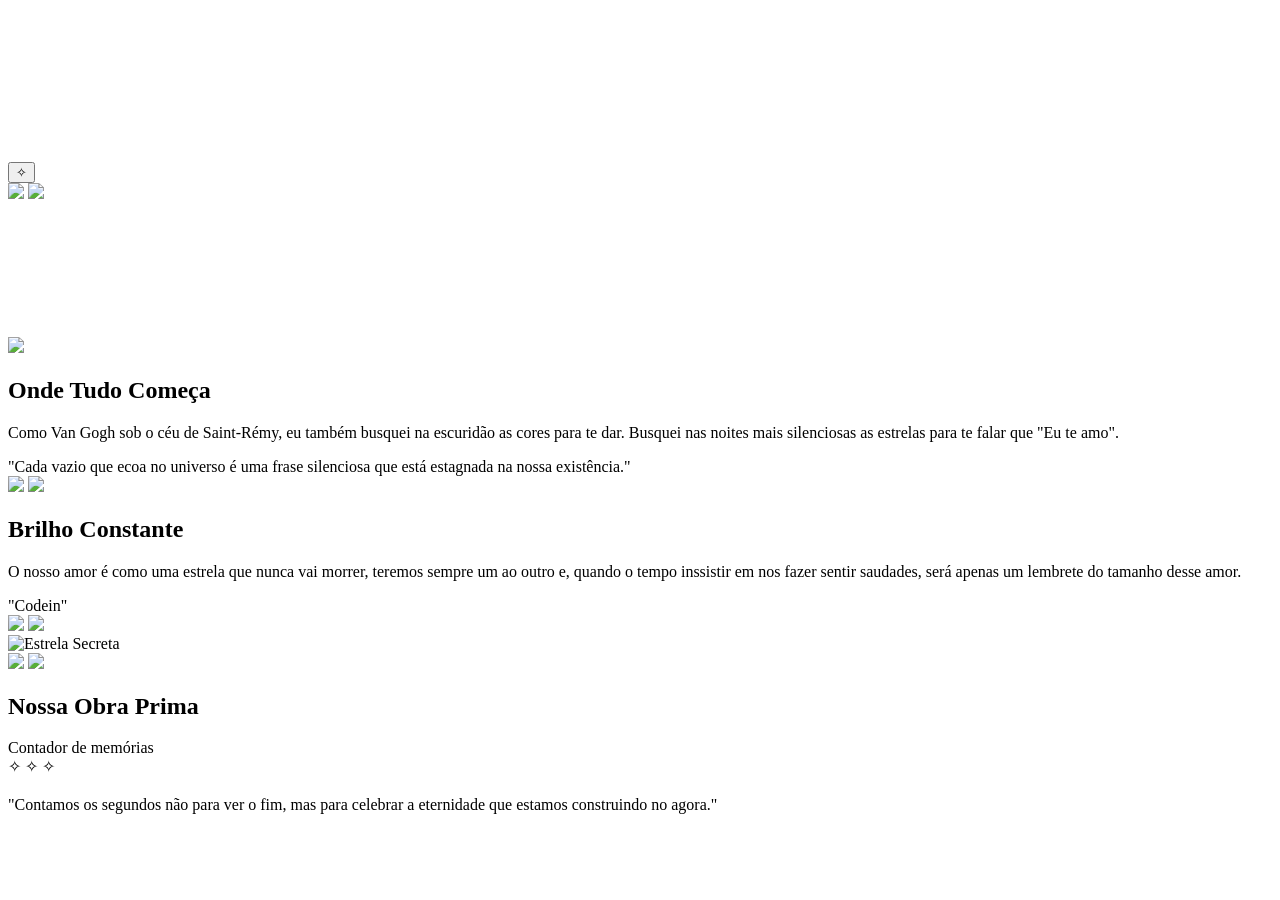
==== index.html @ bb188f38 "Add files via upload" ====
<!DOCTYPE html>
<html lang="pt-br">
<head>
    <meta charset="UTF-8">
    <meta name="viewport" content="width=device-width, initial-scale=1.0">
    <title>Nossa Noite Estrelada</title>
    <link href="https://fonts.googleapis.com/css2?family=Dancing+Script:wght@600&family=Playfair+Display:ital@1&display=swap" rel="stylesheet">
    <link rel="stylesheet" href="gogh.css">
</head>
<body>

    <audio id="musica" loop><source src="Music/Mrs Magic.mp3" type="audio/mpeg"></audio>
    <canvas id="starCanvas"></canvas>

    <div id="musicContainer">
        <button id="playBtn" class="btn-gogh">✧</button>
    </div>

    <section class="art-section section1">
        <div class="bg-layer"></div>
        <img src="imGogh/MoldGogh3.png" class="corner-decoration corner-top">
        <img src="imGogh/MoldGogh2.png" class="corner-decoration corner-bottom">
        <div class="gallery-wrapper">
            <div class="art-frame vertical" onclick="ampliarMidia(this)">
                <img src="imGogh/GoghMold.png" class="frame-custom-img">
                <video autoplay loop muted playsinline><source src="imGogh/beijinhoss.mp4" type="video/mp4"></video>
            </div>
            <div class="text-platform">
                <h1 class="glow-title">Onde Tudo Começa</h1>
                <div class="typing-area">
                    <p class="digitar">Como Van Gogh sob o céu de Saint-Rémy, eu também busquei na escuridão as cores para te dar. Busquei nas noites mais silenciosas as estrelas para te falar que "Eu te amo".</p>
                </div>
                <div class="dedicatoria">"Cada vazio que ecoa no universo é uma frase silenciosa que está estagnada na nossa existência."</div>
            </div>
        </div>
    </section>

    <section class="art-section section2">
        <div class="bg-layer"></div>
        <img src="imGogh/MoldGogh3.png" class="corner-decoration corner-top">
        <img src="imGogh/MoldGogh2.png" class="corner-decoration corner-bottom">
        <div class="gallery-wrapper reverse">
            <div class="text-platform">
                <h1 class="glow-title">Brilho Constante</h1>
                <div class="typing-area">
                    <p class="digitar">O nosso amor é como uma estrela que nunca vai morrer, teremos sempre um ao outro e, quando o tempo inssistir em nos fazer sentir saudades, será apenas um lembrete do tamanho desse amor.</p>
                </div>
                <div class="dedicatoria">"Codein"</div>
            </div>
            <div class="art-frame horizontal" onclick="ampliarMidia(this)">
                <img src="imGogh/GoghMold.png" class="frame-custom-img">
                <img src="imGogh/melEeu.jpeg">
            </div>
        </div>
    </section>

    <section class="art-section section3">
        <div id="secretDoor">
            <img src="imGogh/2PGogh.png" alt="Estrela Secreta" class="secret-icon">
        </div> 

        <div class="bg-layer"></div>
        <img src="imGogh/MoldGogh3.png" class="corner-decoration corner-top">
        <img src="imGogh/MoldGogh2.png" class="corner-decoration corner-bottom">

        <div class="final-container">
            <div class="text-platform centered">
                <h2 class="glow-title">Nossa Obra Prima</h2>
                <div class="counter-display">
                    <div class="counter-label">Contador de memórias</div>
                    <div id="contador"></div>
                    <div class="counter-stars">✧ ✧ ✧</div>
                </div>
                <div class="dedicatoria" style="margin-top:20px;">"Contamos os segundos não para ver o fim, mas para celebrar a eternidade que estamos construindo no agora."</div>
            </div>
        </div>
    </section>

    <div class="overlay" id="overlay" onclick="fecharMidia()">
        <div class="overlay-content" id="overlayContent"></div>
    </div>

    <script src="gogh.js"></script>
</body>
</html>
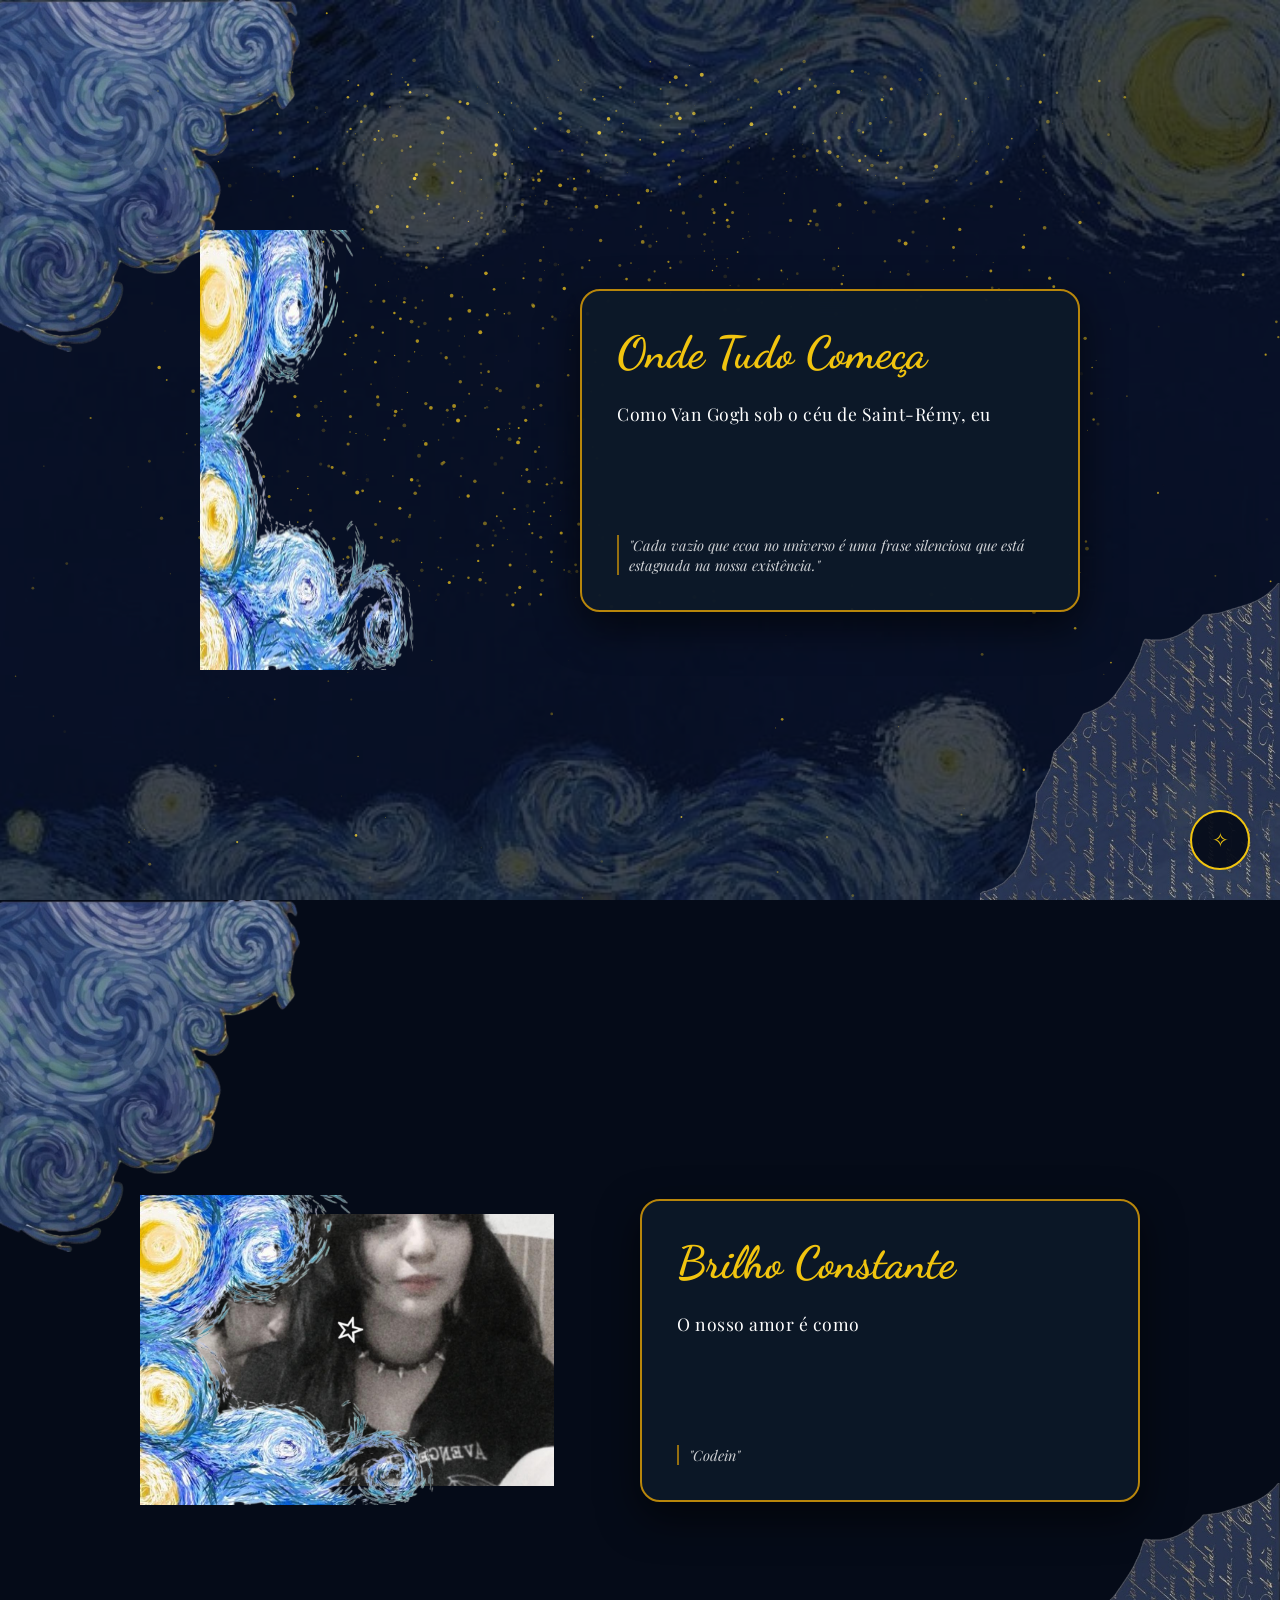
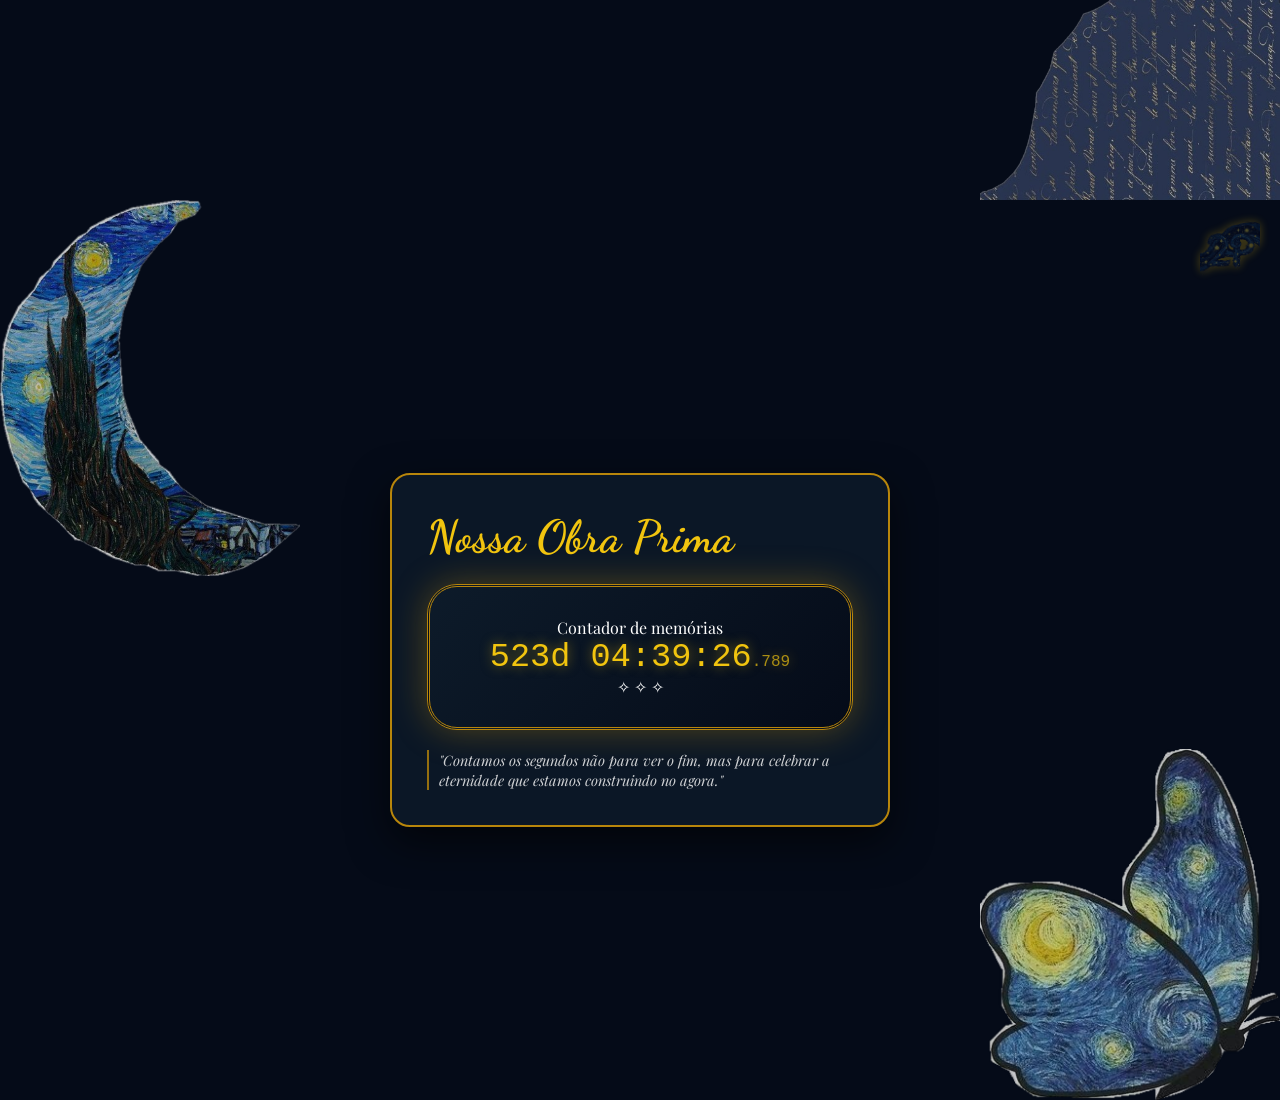
==== commit f68e60ee: "Add files via upload" ====
--- a/index.html
+++ b/index.html
@@ -60,8 +60,8 @@
         </div> 
 
         <div class="bg-layer"></div>
-        <img src="imGogh/MoldGogh3.png" class="corner-decoration corner-top">
-        <img src="imGogh/MoldGogh2.png" class="corner-decoration corner-bottom">
+        <img src="imGogh/MoonGogh.png" class="corner-decoration corner-top">
+        <img src="imGogh/borbo.png" class="corner-decoration corner-bottom">
 
         <div class="final-container">
             <div class="text-platform centered">
--- a/gogh.css
+++ b/gogh.css
@@ -0,0 +1,173 @@
+/* --- CONFIGURAÇÕES BASE --- */
+:root {
+    --gogh-blue: #050b18;
+    --gogh-yellow: #f1c40f;
+    --gogh-gold: #b8860b;
+    --bg-1: url('imGogh/gogh1.jfif');
+    --bg-2: url('imGogh/Gogh2.jfif');
+    --bg-3: url('imGogh/GoghSol.png');
+}
+
+* { margin: 0; padding: 0; box-sizing: border-box; cursor: none; } /* Cursor none para o Girassol */
+
+body { 
+    background: var(--gogh-blue); 
+    color: white; 
+    font-family: 'Playfair Display', serif; 
+    overflow-x: hidden;
+    transition: opacity 1.5s ease;
+}
+
+body.fade-out { opacity: 0; }
+
+/* --- NOVO: CURSOR DE GIRASSOL E INTERAÇÕES --- */
+#flowerCursor {
+    position: fixed;
+    width: 30px; height: 30px;
+    font-size: 25px;
+    pointer-events: none;
+    z-index: 99999;
+    transition: transform 0.1s ease-out;
+}
+
+.star-particle {
+    position: fixed; pointer-events: none; background: var(--gogh-yellow);
+    width: 4px; height: 4px; border-radius: 50%; z-index: 10000;
+    animation: explode 1.5s forwards;
+}
+@keyframes explode {
+    to { transform: translate(var(--tx), var(--ty)); opacity: 0; }
+}
+
+.modal-carta {
+    position: fixed; top: 50%; left: 50%; transform: translate(-50%, -50%) scale(0);
+    background: rgba(13, 27, 42, 0.95); padding: 30px; border: 2px solid var(--gogh-gold);
+    border-radius: 20px; z-index: 10001; text-align: center;
+    transition: 0.5s cubic-bezier(0.175, 0.885, 0.32, 1.275); max-width: 300px;
+}
+.modal-carta.active { transform: translate(-50%, -50%) scale(1); }
+
+#starCanvas {
+    position: fixed;
+    top: 0;
+    left: 0;
+    width: 100%;
+    height: 100%;
+    z-index: 1; /* Deve ser maior que o fundo, mas menor que os textos */
+    pointer-events: auto; /* IMPORTANTE: permite que o clique passe para o JS */
+}
+
+/* Remova ou comente essa linha se ela existir para o body ou html */
+/* * { cursor: none; } */
+
+.art-section { 
+    position: relative; width: 100vw; min-height: 100vh; 
+    display: flex; align-items: center; justify-content: center; 
+    padding: 80px 10%; z-index: 1; overflow: hidden; 
+}
+
+/* DECORAÇÕES DE CANTO (RECUPERADAS) */
+.corner-decoration {
+    position: absolute;
+    width: 300px;
+    height: auto;
+    z-index: 5;
+    pointer-events: none;
+    opacity: 0.8;
+}
+.corner-top { top: 0; left: 0; }
+.corner-bottom { bottom: 0; right: 0; }
+
+.bg-layer { 
+    position: absolute; inset: 0; z-index: -2; opacity: 0.25; 
+    background-size: cover; background-position: center; background-attachment: fixed;
+}
+.section1 .bg-layer { background-image: var(--bg-1); }
+.section2 .bg-layer { background-image: var(--bg-2); }
+.section3 .bg-layer { background-image: var(--bg-3); }
+
+/* --- PLATAFORMAS DE TEXTO --- */
+.text-platform {
+    max-width: 500px; width: 100%; background: rgba(13, 27, 42, 0.85); backdrop-filter: blur(15px);
+    padding: 35px; border-radius: 20px; border: 2px solid var(--gogh-gold);
+    box-shadow: 0 15px 40px rgba(0,0,0,0.6); position: relative; z-index: 10;
+    opacity: 0; transform: translateY(30px); transition: all 1s ease-out;
+}
+.text-platform.reveal { opacity: 1; transform: translateY(0); }
+
+.typing-area { display: flex; flex-direction: column; gap: 15px; min-height: 120px; }
+.digitar { line-height: 1.6; letter-spacing: 0.5px; font-size: 1.1rem; white-space: pre-wrap; }
+.glow-title { font-family: 'Dancing Script', cursive; font-size: 2.8rem; color: var(--gogh-yellow); margin-bottom: 20px; }
+.dedicatoria { font-style: italic; font-size: 0.9rem; opacity: 0.8; margin-top: 15px; border-left: 2px solid var(--gogh-gold); padding-left: 10px; }
+
+/* --- MOLDURAS (RECUPERADAS INTEGRALMENTE) --- */
+.art-frame {
+    position: relative; cursor: pointer; z-index: 10; display: flex;
+    align-items: center; justify-content: center; transition: transform 0.3s ease;
+    animation: glowPulse 4s infinite ease-in-out;
+}
+@keyframes glowPulse {
+    0%, 100% { box-shadow: 0 0 15px rgba(184, 134, 11, 0.2); }
+    50% { box-shadow: 0 0 40px rgba(241, 196, 15, 0.6); }
+}
+.art-frame:hover { transform: scale(1.02); }
+
+.frame-custom-img {
+    position: absolute; top: 0; left: 0; width: 100%; height: 100%;
+    z-index: 15; pointer-events: none; object-fit: fill;
+}
+
+.vertical { width: 320px; height: 440px; }
+.horizontal { width: 440px; height: 310px; }
+
+.art-frame img:not(.frame-custom-img), .art-frame video { 
+    width: 88%; height: 88%; object-fit: cover; z-index: 5;
+}
+
+/* --- CONTADOR E CÁPSULA DO TEMPO --- */
+.counter-display {
+    padding: 30px; background: linear-gradient(135deg, #0d1b2a 0%, #050b18 100%);
+    border: 3px double var(--gogh-gold); border-radius: 30px;
+    box-shadow: 0 0 35px rgba(184, 134, 11, 0.4); text-align: center;
+}
+#contador { 
+    font-family: 'Courier New', monospace; font-size: 2.1rem; 
+    color: var(--gogh-yellow); text-shadow: 0 0 12px rgba(241, 196, 15, 0.5); 
+}
+
+.capsula-container { margin-top: 20px; display: flex; flex-direction: column; gap: 10px; text-align: left;}
+.capsula-input { 
+    background: rgba(255,255,255,0.05); border: 1px solid var(--gogh-gold); 
+    color: white; padding: 12px; border-radius: 10px; font-family: inherit; outline: none;
+}
+.btn-capsula {
+    background: var(--gogh-gold); color: white; border: none; padding: 10px; 
+    border-radius: 8px; cursor: pointer; transition: 0.3s; font-weight: bold;
+}
+.btn-capsula:hover { background: var(--gogh-yellow); color: var(--gogh-blue); }
+
+/* --- ESTRUTURA DE GALERIA --- */
+.gallery-wrapper { display: flex; align-items: center; gap: 60px; width: 100%; max-width: 1100px; justify-content: center; position: relative; }
+.reverse { flex-direction: row-reverse; }
+
+/* --- MÚSICA E OVERLAY --- */
+#musicContainer { position: fixed; bottom: 30px; right: 30px; z-index: 1000; }
+.btn-gogh { 
+    width: 60px; height: 60px; border-radius: 50%; border: 2px solid var(--gogh-yellow); 
+    background: rgba(5, 11, 24, 0.9); color: var(--gogh-yellow); font-size: 20px; transition: 0.3s; 
+}
+.btn-gogh:hover { background: var(--gogh-yellow); color: var(--gogh-blue); }
+
+.overlay { 
+    position: fixed; inset: 0; background: rgba(0,0,0,0.92); 
+    display: none; justify-content: center; align-items: center; z-index: 9999; 
+}
+.overlay-content img, .overlay-content video { max-height: 85vh; border: 5px solid #b8860b; }
+
+/* --- PORTA SECRETA --- */
+#secretDoor { position: absolute; top: 20px; right: 20px; width: 60px; height: 60px; z-index: 9999; cursor: pointer; }
+.secret-icon { 
+    width: 100%; height: 100%; object-fit: contain; opacity: 0.3; 
+    filter: drop-shadow(0 0 5px var(--gogh-yellow)); transition: all 0.5s ease; 
+}
+#secretDoor:hover .secret-icon { opacity: 1; transform: scale(1.2) rotate(15deg); filter: drop-shadow(0 0 15px var(--gogh-yellow)); }
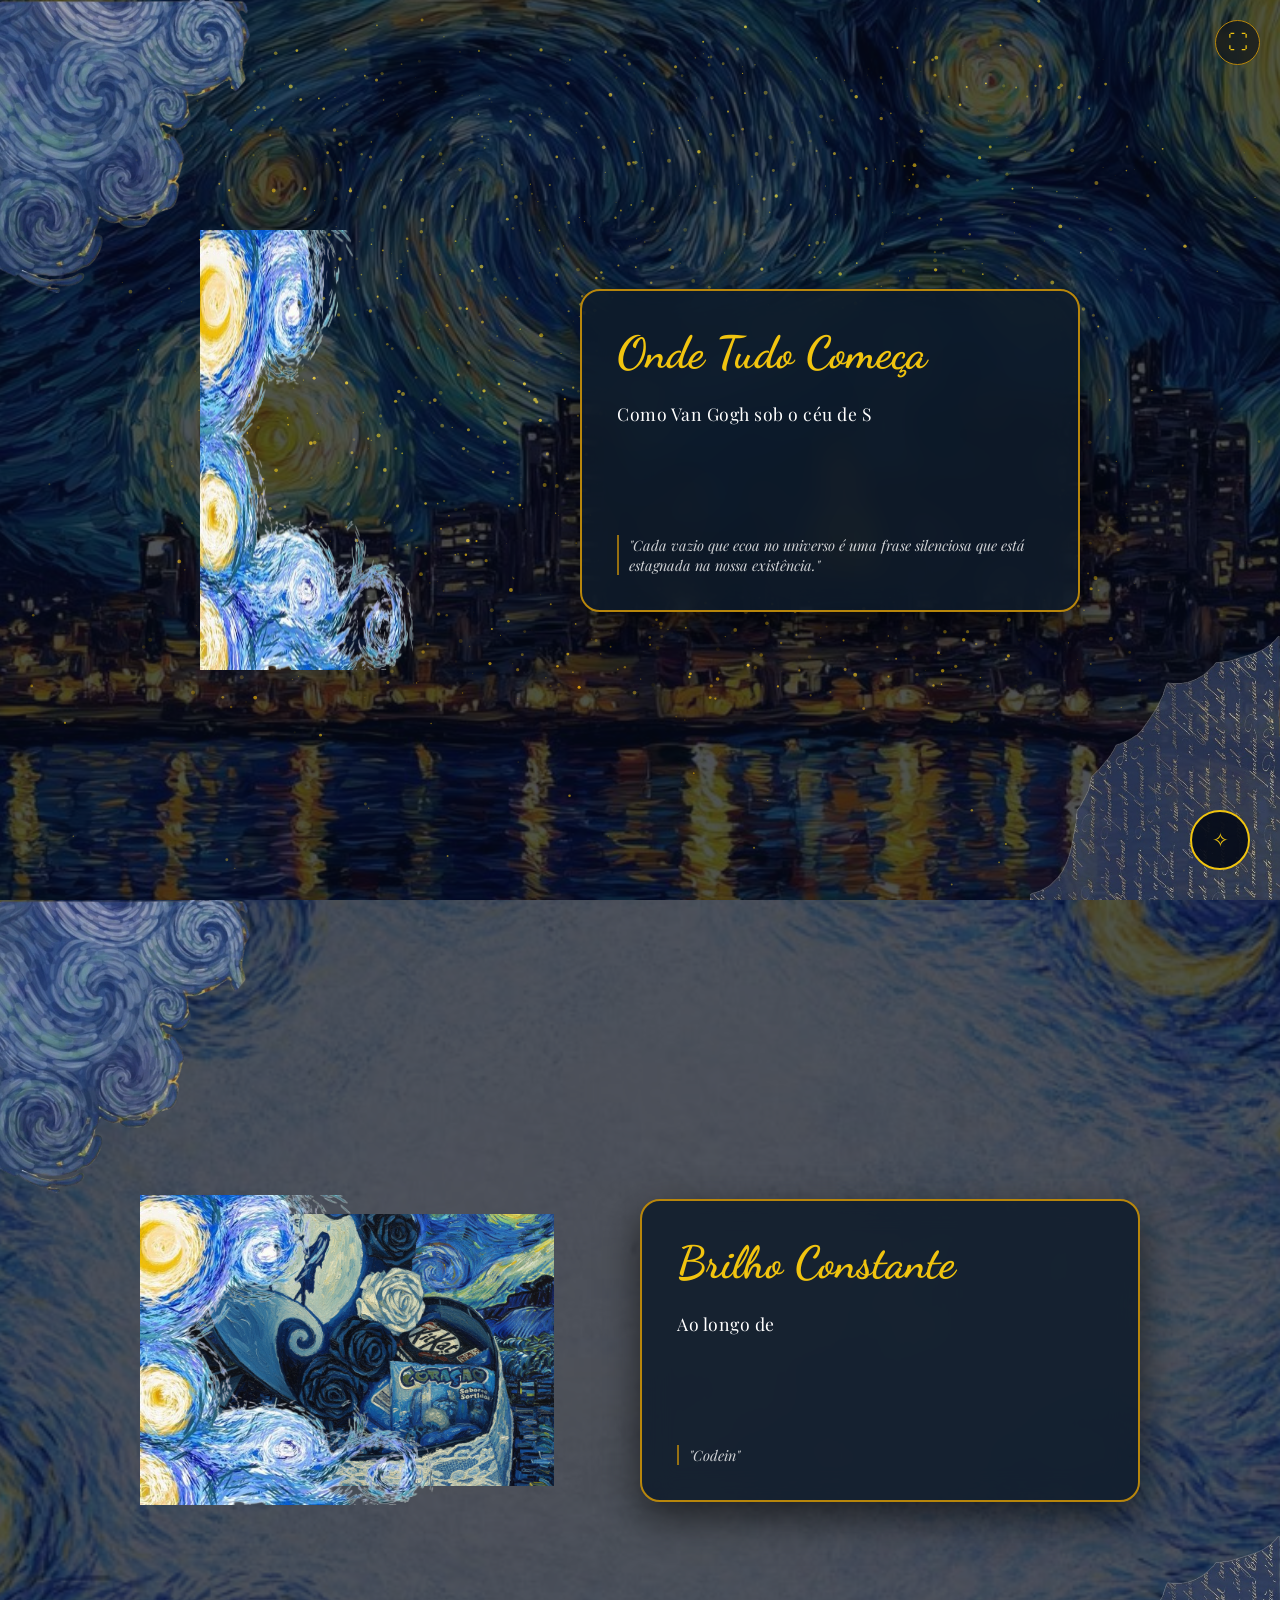
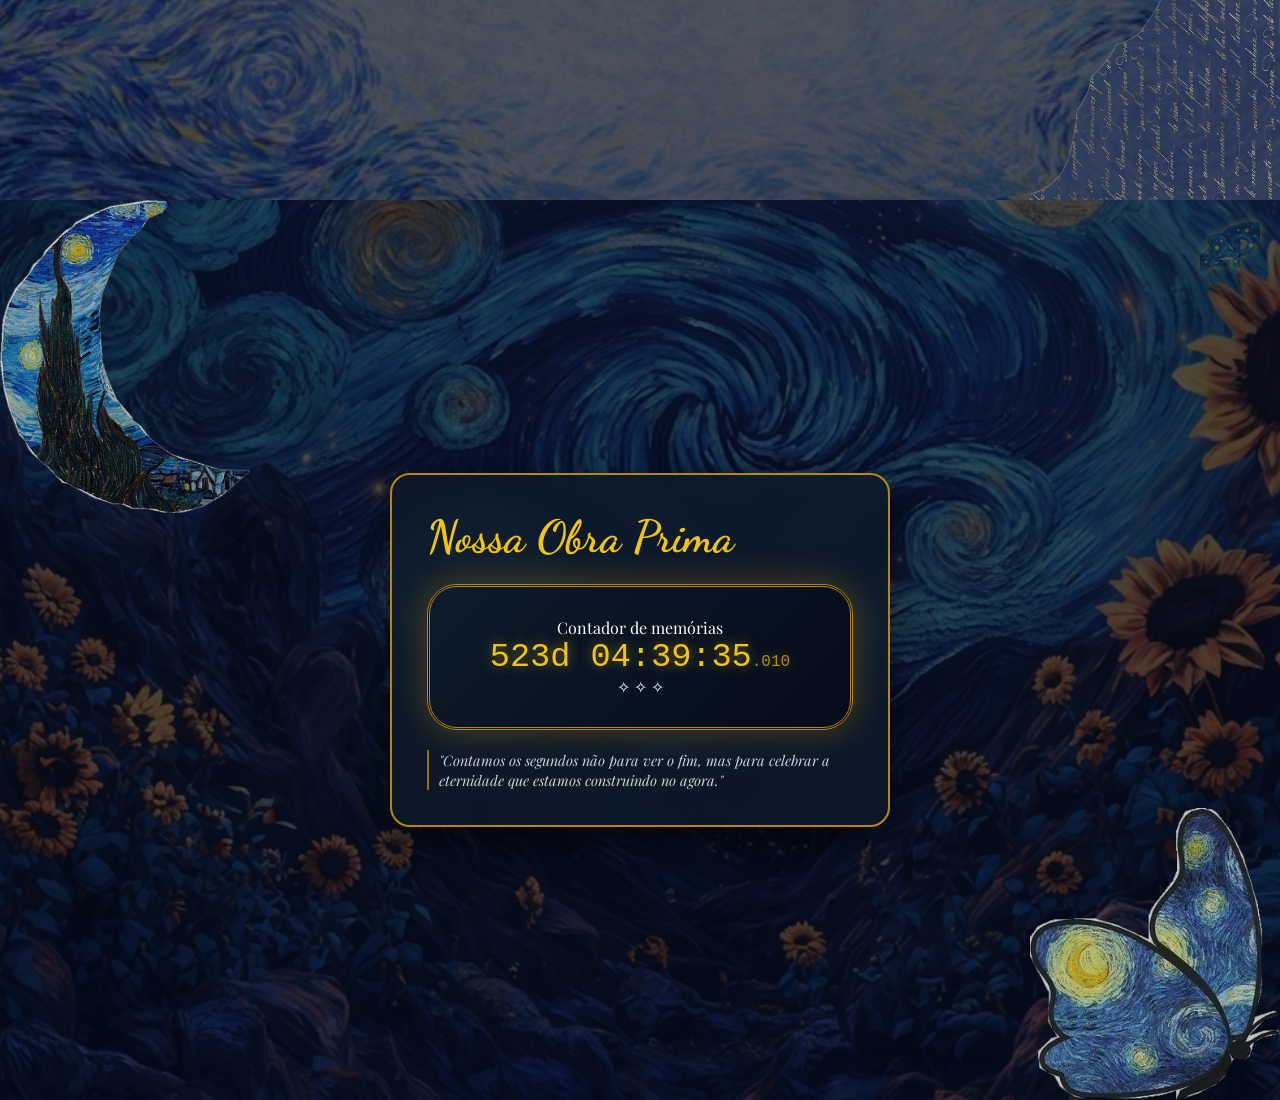
==== commit 0ea71cb1: "Add files via upload" ====
--- a/index.html
+++ b/index.html
@@ -8,6 +8,7 @@
     <link rel="stylesheet" href="gogh.css">
 </head>
 <body>
+    <button id="fullscreenBtn" class="fullscreen-btn">⛶</button>
 
     <audio id="musica" loop><source src="Music/Mrs Magic.mp3" type="audio/mpeg"></audio>
     <canvas id="starCanvas"></canvas>
@@ -23,12 +24,12 @@
         <div class="gallery-wrapper">
             <div class="art-frame vertical" onclick="ampliarMidia(this)">
                 <img src="imGogh/GoghMold.png" class="frame-custom-img">
-                <video autoplay loop muted playsinline><source src="imGogh/beijinhoss.mp4" type="video/mp4"></video>
+                <video autoplay loop muted playsinline><source src="imGogh/Goghvideo.mp4" type="video/mp4"></video>
             </div>
             <div class="text-platform">
                 <h1 class="glow-title">Onde Tudo Começa</h1>
                 <div class="typing-area">
-                    <p class="digitar">Como Van Gogh sob o céu de Saint-Rémy, eu também busquei na escuridão as cores para te dar. Busquei nas noites mais silenciosas as estrelas para te falar que "Eu te amo".</p>
+                    <p class="digitar">Como Van Gogh sob o céu de Saint-Rémy, eu também busquei na escuridão as cores para te dar. Busquei nas noites mais silenciosas as estrelas para te falar que "Eu te amo". Você é a estrela que insiste em brilhar mesmo quando tudo parece desmoronar, e mesmo quando o meu céu está escuro sem o brilho da lua, tenho sempre você para ser a minha estrela mais brilhante.</p>
                 </div>
                 <div class="dedicatoria">"Cada vazio que ecoa no universo é uma frase silenciosa que está estagnada na nossa existência."</div>
             </div>
@@ -43,13 +44,13 @@
             <div class="text-platform">
                 <h1 class="glow-title">Brilho Constante</h1>
                 <div class="typing-area">
-                    <p class="digitar">O nosso amor é como uma estrela que nunca vai morrer, teremos sempre um ao outro e, quando o tempo inssistir em nos fazer sentir saudades, será apenas um lembrete do tamanho desse amor.</p>
+                    <p class="digitar">Ao longo de vários meses, vários presentes foram feitos, e cada um deles são como obras de arte. Farei da sua pratileira uma parede para as minhas obras, e do seu quarto um museu. Nossa história é a minha maior obra de arte, e a minha favorita.</p>
                 </div>
                 <div class="dedicatoria">"Codein"</div>
             </div>
             <div class="art-frame horizontal" onclick="ampliarMidia(this)">
                 <img src="imGogh/GoghMold.png" class="frame-custom-img">
-                <img src="imGogh/melEeu.jpeg">
+                <img src="imGogh/Gogh2p.png">
             </div>
         </div>
     </section>
--- a/gogh.css
+++ b/gogh.css
@@ -3,7 +3,7 @@
     --gogh-blue: #050b18;
     --gogh-yellow: #f1c40f;
     --gogh-gold: #b8860b;
-    --bg-1: url('imGogh/gogh1.jfif');
+    --bg-1: url('imGogh/goggh.jpg');
     --bg-2: url('imGogh/Gogh2.jfif');
     --bg-3: url('imGogh/GoghSol.png');
 }
@@ -69,7 +69,7 @@
 /* DECORAÇÕES DE CANTO (RECUPERADAS) */
 .corner-decoration {
     position: absolute;
-    width: 300px;
+    width: 250px;
     height: auto;
     z-index: 5;
     pointer-events: none;
@@ -170,4 +170,113 @@
     width: 100%; height: 100%; object-fit: contain; opacity: 0.3; 
     filter: drop-shadow(0 0 5px var(--gogh-yellow)); transition: all 0.5s ease; 
 }
-#secretDoor:hover .secret-icon { opacity: 1; transform: scale(1.2) rotate(15deg); filter: drop-shadow(0 0 15px var(--gogh-yellow)); }+#secretDoor:hover .secret-icon { opacity: 1; transform: scale(1.2) rotate(15deg); filter: drop-shadow(0 0 15px var(--gogh-yellow)); }
+
+/* Container para permitir o giro 3D */
+.art-frame {
+    perspective: 1000px;
+    transform-style: preserve-3d;
+    transition: transform 0.8s cubic-bezier(0.4, 0, 0.2, 1);
+}
+
+.art-frame:hover {
+    transform: rotateY(180deg);
+}
+
+/* Esconde a parte de trás quando estiver na frente e vice-versa */
+.frame-custom-img, .art-frame img, .art-frame video {
+    backface-visibility: hidden;
+}
+
+/* O conteúdo do "Verso" */
+.art-frame::after {
+    content: "Nossa memória #01 - [Data]";
+    position: absolute;
+    inset: 0;
+    background: #1a1a1a;
+    color: var(--gogh-gold);
+    display: flex;
+    align-items: center;
+    justify-content: center;
+    transform: rotateY(180deg);
+    backface-visibility: hidden;
+    border-radius: 10px;
+    font-family: 'Dancing Script', cursive;
+    padding: 20px;
+    border: 2px solid var(--gogh-gold);
+}
+
+/* Container para permitir o giro 3D */
+.art-frame {
+    perspective: 1000px;
+    transform-style: preserve-3d;
+    transition: transform 0.8s cubic-bezier(0.4, 0, 0.2, 1);
+}
+
+.art-frame:hover {
+    transform: rotateY(180deg);
+}
+
+/* Esconde a parte de trás quando estiver na frente e vice-versa */
+.frame-custom-img, .art-frame img, .art-frame video {
+    backface-visibility: hidden;
+}
+
+/* O conteúdo do "Verso" */
+.art-frame::after {
+    content: "primeira obra prima - [31/01]";
+    position: absolute;
+    inset: 0;
+    background: #1a1a1a;
+    color: var(--gogh-gold);
+    display: flex;
+    align-items: center;
+    justify-content: center;
+    transform: rotateY(180deg);
+    backface-visibility: hidden;
+    border-radius: 10px;
+    font-family: 'Dancing Script', cursive;
+    padding: 20px;
+    border: 2px solid var(--gogh-gold);
+}
+
+.bg-layer {
+    position: absolute; 
+    inset: -50px; /* Um pouco maior para não mostrar bordas no movimento */
+    z-index: -2; 
+    opacity: 0.3;
+    background-size: cover; 
+    background-position: center;
+    transform: translateZ(-10px) scale(1.2); /* Cria profundidade real se o pai tiver perspective */
+    transition: transform 0.2s ease-out;
+}
+
+.fullscreen-btn {
+    position: fixed;
+    top: 20px;
+    right: 20px;
+    z-index: 10002; /* Acima de tudo */
+    width: 45px;
+    height: 45px;
+    border-radius: 50%;
+    border: 1px solid var(--gogh-gold);
+    background: rgba(5, 11, 24, 0.6);
+    color: var(--gogh-yellow);
+    font-size: 20px;
+    cursor: pointer;
+    backdrop-filter: blur(5px);
+    transition: all 0.3s ease;
+    display: flex;
+    align-items: center;
+    justify-content: center;
+}
+
+.fullscreen-btn:hover {
+    background: var(--gogh-yellow);
+    color: var(--gogh-blue);
+    transform: scale(1.1);
+}
+
+.fullscreen-btn {
+    cursor: pointer !important; /* Força o cursor a aparecer se necessário */
+}   
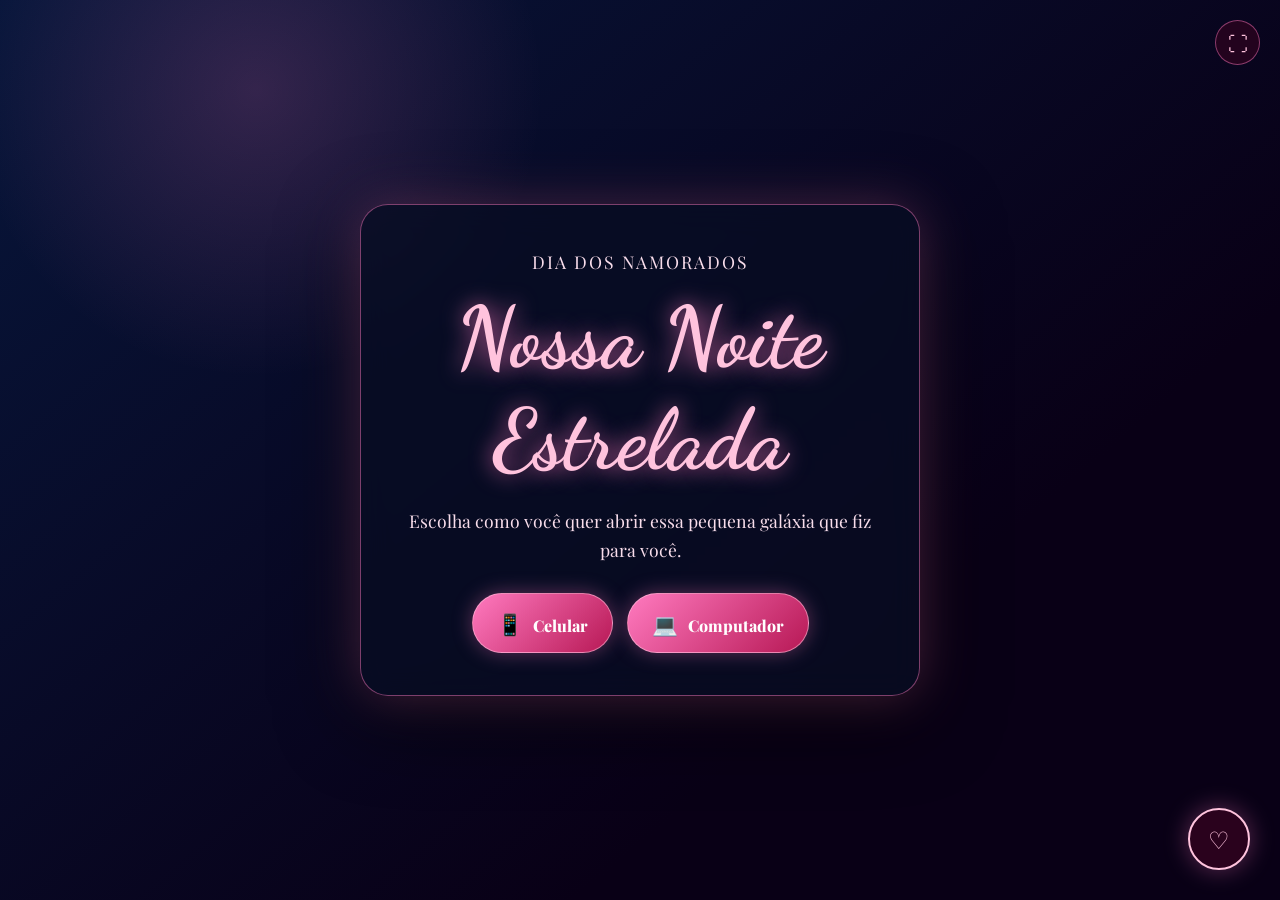
==== commit 3365328a: "Add files via upload" ====
--- a/index.html
+++ b/index.html
@@ -1,86 +1,124 @@
 <!DOCTYPE html>
 <html lang="pt-br">
 <head>
-    <meta charset="UTF-8">
-    <meta name="viewport" content="width=device-width, initial-scale=1.0">
-    <title>Nossa Noite Estrelada</title>
-    <link href="https://fonts.googleapis.com/css2?family=Dancing+Script:wght@600&family=Playfair+Display:ital@1&display=swap" rel="stylesheet">
-    <link rel="stylesheet" href="gogh.css">
+  <meta charset="UTF-8" />
+  <meta name="viewport" content="width=device-width, initial-scale=1.0" />
+  <title>Nossa Noite Estrelada</title>
+  <link href="https://fonts.googleapis.com/css2?family=Dancing+Script:wght@700&family=Playfair+Display:ital,wght@0,500;1,700&display=swap" rel="stylesheet">
+  <link rel="stylesheet" href="gogh.css" />
 </head>
 <body>
-    <button id="fullscreenBtn" class="fullscreen-btn">⛶</button>
+  <button id="fullscreenBtn" class="fullscreen-btn">⛶</button>
 
-    <audio id="musica" loop><source src="Music/Mrs Magic.mp3" type="audio/mpeg"></audio>
-    <canvas id="starCanvas"></canvas>
+  <section id="deviceChoice" class="device-choice">
+    <div class="choice-box">
+      <p class="choice-kicker">Dia dos Namorados</p>
+      <h1>Nossa Noite Estrelada</h1>
+      <p>Escolha como você quer abrir essa pequena galáxia que fiz para você.</p>
+      <div class="device-actions">
+        <button data-mode="mobile" class="device-btn"><span>📱</span> Celular</button>
+        <button data-mode="pc" class="device-btn"><span>💻</span> Computador</button>
+      </div>
+    </div>
+  </section>
 
-    <div id="musicContainer">
-        <button id="playBtn" class="btn-gogh">✧</button>
-    </div>
+  <audio id="musica" loop>
+    <source src="Music/Mac Miller.mp3" type="audio/mpeg" />
+  </audio>
 
+  <canvas id="starCanvas"></canvas>
+  <div id="heartLayer"></div>
+
+  <div id="musicContainer">
+    <button id="playBtn" class="btn-gogh">♡</button>
+  </div>
+
+  <main id="mainSite" class="site hidden">
     <section class="art-section section1">
-        <div class="bg-layer"></div>
-        <img src="imGogh/MoldGogh3.png" class="corner-decoration corner-top">
-        <img src="imGogh/MoldGogh2.png" class="corner-decoration corner-bottom">
-        <div class="gallery-wrapper">
-            <div class="art-frame vertical" onclick="ampliarMidia(this)">
-                <img src="imGogh/GoghMold.png" class="frame-custom-img">
-                <video autoplay loop muted playsinline><source src="imGogh/Goghvideo.mp4" type="video/mp4"></video>
-            </div>
-            <div class="text-platform">
-                <h1 class="glow-title">Onde Tudo Começa</h1>
-                <div class="typing-area">
-                    <p class="digitar">Como Van Gogh sob o céu de Saint-Rémy, eu também busquei na escuridão as cores para te dar. Busquei nas noites mais silenciosas as estrelas para te falar que "Eu te amo". Você é a estrela que insiste em brilhar mesmo quando tudo parece desmoronar, e mesmo quando o meu céu está escuro sem o brilho da lua, tenho sempre você para ser a minha estrela mais brilhante.</p>
-                </div>
-                <div class="dedicatoria">"Cada vazio que ecoa no universo é uma frase silenciosa que está estagnada na nossa existência."</div>
-            </div>
+      <div class="bg-layer"></div>
+      <img src="imGogh/MoldGogh3.png" class="corner-decoration corner-top" />
+      <img src="imGogh/MoldGogh2.png" class="corner-decoration corner-bottom" />
+
+      <div class="gallery-wrapper">
+        <div class="art-frame vertical" data-caption="A primeira estrela da noite - [Dia dos Namorados]" onclick="ampliarMidia(this)">
+          <img src="imGogh/GoghMold.png" class="frame-custom-img" />
+          <video autoplay loop muted playsinline><source src="imGogh/Goghvideo.mp4" type="video/mp4" /></video>
         </div>
+
+        <div class="text-platform">
+          <p class="small-label">Van Gogh em rosa</p>
+          <h1 class="glow-title">Onde Tudo Começa</h1>
+          <div class="typing-area">
+            <p class="digitar">Como Van Gogh buscou luz no meio da noite, eu também fui encontrando cor nos detalhes mais simples ao seu lado. Hoje, no Dia dos Namorados, eu quis transformar a Noite Estrelada em algo nosso: azul profundo, estrelas rosas, corações discretos e uma frase que sempre volta para você: eu te amo.</p>
+          </div>
+          <div class="dedicatoria">“Algumas estrelas não ficam no céu. Algumas viram pessoas.”</div>
+        </div>
+      </div>
     </section>
 
     <section class="art-section section2">
-        <div class="bg-layer"></div>
-        <img src="imGogh/MoldGogh3.png" class="corner-decoration corner-top">
-        <img src="imGogh/MoldGogh2.png" class="corner-decoration corner-bottom">
-        <div class="gallery-wrapper reverse">
-            <div class="text-platform">
-                <h1 class="glow-title">Brilho Constante</h1>
-                <div class="typing-area">
-                    <p class="digitar">Ao longo de vários meses, vários presentes foram feitos, e cada um deles são como obras de arte. Farei da sua pratileira uma parede para as minhas obras, e do seu quarto um museu. Nossa história é a minha maior obra de arte, e a minha favorita.</p>
-                </div>
-                <div class="dedicatoria">"Codein"</div>
-            </div>
-            <div class="art-frame horizontal" onclick="ampliarMidia(this)">
-                <img src="imGogh/GoghMold.png" class="frame-custom-img">
-                <img src="imGogh/Gogh2p.png">
-            </div>
+      <div class="bg-layer"></div>
+      <img src="imGogh/MoldGogh3.png" class="corner-decoration corner-top" />
+      <img src="imGogh/MoldGogh2.png" class="corner-decoration corner-bottom" />
+
+      <div class="gallery-wrapper reverse">
+        <div class="text-platform">
+          <p class="small-label">Minha obra favorita</p>
+          <h1 class="glow-title">Brilho Constante</h1>
+          <div class="typing-area">
+            <p class="digitar">Eu já fiz presentes, sites, cartas, flores e detalhes que talvez só eu perceba. Mas no fundo todos eles dizem a mesma coisa: você se tornou uma das partes mais bonitas da minha vida. Se cada presente é uma obra, então nossa história é o museu inteiro.</p>
+          </div>
+          <div class="dedicatoria">“Feliz Dia dos Namorados, minha estrela favorita.”</div>
         </div>
+
+        <div class="art-frame horizontal" data-caption="Nossa obra-prima - [Nós dois]" onclick="ampliarMidia(this)">
+          <img src="imGogh/GoghMold.png" class="frame-custom-img" />
+          <img src="imGogh/Gogh2p.jpeg" />
+        </div>
+      </div>
+    </section>
+
+    <section class="art-section section-love">
+      <div class="bg-layer love-bg"></div>
+      <div class="love-panel text-platform centered reveal">
+        <p class="small-label">Interação escondida</p>
+        <h2 class="glow-title">Toque no céu</h2>
+        <p class="digitar done">As estrelas rosas no fundo estão formando uma mensagem. </p>
+        <div class="letter-row"><span>E</span><span>U</span><span>T</span><span>E</span><span>A</span><span>M</span><span>O</span></div>
+      </div>
     </section>
 
     <section class="art-section section3">
-        <div id="secretDoor">
-            <img src="imGogh/2PGogh.png" alt="Estrela Secreta" class="secret-icon">
-        </div> 
+      <div id="secretDoor">
+        <img src="imGogh/2PGogh.png" alt="Estrela Secreta" class="secret-icon" />
+      </div>
+      <div class="bg-layer"></div>
+      <img src="imGogh/MoonGogh.png" class="corner-decoration corner-top" />
+      <img src="imGogh/borbo.png" class="corner-decoration corner-bottom" />
 
-        <div class="bg-layer"></div>
-        <img src="imGogh/MoonGogh.png" class="corner-decoration corner-top">
-        <img src="imGogh/borbo.png" class="corner-decoration corner-bottom">
+      <div class="final-container">
+        <div class="text-platform centered">
+          <p class="small-label">Contador do nosso tempo</p>
+          <h2 class="glow-title">Nossa Obra-Prima</h2>
+          <div class="counter-display">
+            <div class="counter-label">Contador de memórias</div>
+            <div id="contador"></div>
+            <div class="counter-stars">♡ ✦ ♡</div>
+          </div>
+          <div class="capsula-container">
+            <input class="capsula-input" placeholder="Escreva uma promessa pequena para nós..." />
+            <button class="btn-capsula" onclick="enviarCapsula(this)">Guardar no céu</button>
+          </div>
+          <div class="dedicatoria" style="margin-top:20px;">“Não contamos segundos para ver o fim. Contamos porque cada segundo com você merece existir.”</div>
+        </div>
+      </div>
+    </section>
+  </main>
 
-        <div class="final-container">
-            <div class="text-platform centered">
-                <h2 class="glow-title">Nossa Obra Prima</h2>
-                <div class="counter-display">
-                    <div class="counter-label">Contador de memórias</div>
-                    <div id="contador"></div>
-                    <div class="counter-stars">✧ ✧ ✧</div>
-                </div>
-                <div class="dedicatoria" style="margin-top:20px;">"Contamos os segundos não para ver o fim, mas para celebrar a eternidade que estamos construindo no agora."</div>
-            </div>
-        </div>
-    </section>
+  <div class="overlay" id="overlay" onclick="fecharMidia()">
+    <div class="overlay-content" id="overlayContent"></div>
+  </div>
 
-    <div class="overlay" id="overlay" onclick="fecharMidia()">
-        <div class="overlay-content" id="overlayContent"></div>
-    </div>
-
-    <script src="gogh.js"></script>
+  <script src="gogh.js"></script>
 </body>
-</html>+</html>
--- a/gogh.css
+++ b/gogh.css
@@ -1,282 +1,35 @@
-/* --- CONFIGURAÇÕES BASE --- */
-:root {
-    --gogh-blue: #050b18;
-    --gogh-yellow: #f1c40f;
-    --gogh-gold: #b8860b;
-    --bg-1: url('imGogh/goggh.jpg');
-    --bg-2: url('imGogh/Gogh2.jfif');
-    --bg-3: url('imGogh/GoghSol.png');
+:root{
+  --gogh-blue:#050b18;
+  --night-blue:#07163b;
+  --rose:#ff7abf;
+  --rose-soft:#ffc3dd;
+  --red:#d92e5f;
+  --gold:#ffd36a;
+  --panel:rgba(16,18,45,.86);
+  --border:rgba(255,122,191,.48);
+  --bg-1:url('imGogh/goggh.jpg');
+  --bg-2:url('imGogh/Gogh2.jfif');
+  --bg-3:url('imGogh/GoghSol.png');
 }
-
-* { margin: 0; padding: 0; box-sizing: border-box; cursor: none; } /* Cursor none para o Girassol */
-
-body { 
-    background: var(--gogh-blue); 
-    color: white; 
-    font-family: 'Playfair Display', serif; 
-    overflow-x: hidden;
-    transition: opacity 1.5s ease;
-}
-
-body.fade-out { opacity: 0; }
-
-/* --- NOVO: CURSOR DE GIRASSOL E INTERAÇÕES --- */
-#flowerCursor {
-    position: fixed;
-    width: 30px; height: 30px;
-    font-size: 25px;
-    pointer-events: none;
-    z-index: 99999;
-    transition: transform 0.1s ease-out;
-}
-
-.star-particle {
-    position: fixed; pointer-events: none; background: var(--gogh-yellow);
-    width: 4px; height: 4px; border-radius: 50%; z-index: 10000;
-    animation: explode 1.5s forwards;
-}
-@keyframes explode {
-    to { transform: translate(var(--tx), var(--ty)); opacity: 0; }
-}
-
-.modal-carta {
-    position: fixed; top: 50%; left: 50%; transform: translate(-50%, -50%) scale(0);
-    background: rgba(13, 27, 42, 0.95); padding: 30px; border: 2px solid var(--gogh-gold);
-    border-radius: 20px; z-index: 10001; text-align: center;
-    transition: 0.5s cubic-bezier(0.175, 0.885, 0.32, 1.275); max-width: 300px;
-}
-.modal-carta.active { transform: translate(-50%, -50%) scale(1); }
-
-#starCanvas {
-    position: fixed;
-    top: 0;
-    left: 0;
-    width: 100%;
-    height: 100%;
-    z-index: 1; /* Deve ser maior que o fundo, mas menor que os textos */
-    pointer-events: auto; /* IMPORTANTE: permite que o clique passe para o JS */
-}
-
-/* Remova ou comente essa linha se ela existir para o body ou html */
-/* * { cursor: none; } */
-
-.art-section { 
-    position: relative; width: 100vw; min-height: 100vh; 
-    display: flex; align-items: center; justify-content: center; 
-    padding: 80px 10%; z-index: 1; overflow: hidden; 
-}
-
-/* DECORAÇÕES DE CANTO (RECUPERADAS) */
-.corner-decoration {
-    position: absolute;
-    width: 250px;
-    height: auto;
-    z-index: 5;
-    pointer-events: none;
-    opacity: 0.8;
-}
-.corner-top { top: 0; left: 0; }
-.corner-bottom { bottom: 0; right: 0; }
-
-.bg-layer { 
-    position: absolute; inset: 0; z-index: -2; opacity: 0.25; 
-    background-size: cover; background-position: center; background-attachment: fixed;
-}
-.section1 .bg-layer { background-image: var(--bg-1); }
-.section2 .bg-layer { background-image: var(--bg-2); }
-.section3 .bg-layer { background-image: var(--bg-3); }
-
-/* --- PLATAFORMAS DE TEXTO --- */
-.text-platform {
-    max-width: 500px; width: 100%; background: rgba(13, 27, 42, 0.85); backdrop-filter: blur(15px);
-    padding: 35px; border-radius: 20px; border: 2px solid var(--gogh-gold);
-    box-shadow: 0 15px 40px rgba(0,0,0,0.6); position: relative; z-index: 10;
-    opacity: 0; transform: translateY(30px); transition: all 1s ease-out;
-}
-.text-platform.reveal { opacity: 1; transform: translateY(0); }
-
-.typing-area { display: flex; flex-direction: column; gap: 15px; min-height: 120px; }
-.digitar { line-height: 1.6; letter-spacing: 0.5px; font-size: 1.1rem; white-space: pre-wrap; }
-.glow-title { font-family: 'Dancing Script', cursive; font-size: 2.8rem; color: var(--gogh-yellow); margin-bottom: 20px; }
-.dedicatoria { font-style: italic; font-size: 0.9rem; opacity: 0.8; margin-top: 15px; border-left: 2px solid var(--gogh-gold); padding-left: 10px; }
-
-/* --- MOLDURAS (RECUPERADAS INTEGRALMENTE) --- */
-.art-frame {
-    position: relative; cursor: pointer; z-index: 10; display: flex;
-    align-items: center; justify-content: center; transition: transform 0.3s ease;
-    animation: glowPulse 4s infinite ease-in-out;
-}
-@keyframes glowPulse {
-    0%, 100% { box-shadow: 0 0 15px rgba(184, 134, 11, 0.2); }
-    50% { box-shadow: 0 0 40px rgba(241, 196, 15, 0.6); }
-}
-.art-frame:hover { transform: scale(1.02); }
-
-.frame-custom-img {
-    position: absolute; top: 0; left: 0; width: 100%; height: 100%;
-    z-index: 15; pointer-events: none; object-fit: fill;
-}
-
-.vertical { width: 320px; height: 440px; }
-.horizontal { width: 440px; height: 310px; }
-
-.art-frame img:not(.frame-custom-img), .art-frame video { 
-    width: 88%; height: 88%; object-fit: cover; z-index: 5;
-}
-
-/* --- CONTADOR E CÁPSULA DO TEMPO --- */
-.counter-display {
-    padding: 30px; background: linear-gradient(135deg, #0d1b2a 0%, #050b18 100%);
-    border: 3px double var(--gogh-gold); border-radius: 30px;
-    box-shadow: 0 0 35px rgba(184, 134, 11, 0.4); text-align: center;
-}
-#contador { 
-    font-family: 'Courier New', monospace; font-size: 2.1rem; 
-    color: var(--gogh-yellow); text-shadow: 0 0 12px rgba(241, 196, 15, 0.5); 
-}
-
-.capsula-container { margin-top: 20px; display: flex; flex-direction: column; gap: 10px; text-align: left;}
-.capsula-input { 
-    background: rgba(255,255,255,0.05); border: 1px solid var(--gogh-gold); 
-    color: white; padding: 12px; border-radius: 10px; font-family: inherit; outline: none;
-}
-.btn-capsula {
-    background: var(--gogh-gold); color: white; border: none; padding: 10px; 
-    border-radius: 8px; cursor: pointer; transition: 0.3s; font-weight: bold;
-}
-.btn-capsula:hover { background: var(--gogh-yellow); color: var(--gogh-blue); }
-
-/* --- ESTRUTURA DE GALERIA --- */
-.gallery-wrapper { display: flex; align-items: center; gap: 60px; width: 100%; max-width: 1100px; justify-content: center; position: relative; }
-.reverse { flex-direction: row-reverse; }
-
-/* --- MÚSICA E OVERLAY --- */
-#musicContainer { position: fixed; bottom: 30px; right: 30px; z-index: 1000; }
-.btn-gogh { 
-    width: 60px; height: 60px; border-radius: 50%; border: 2px solid var(--gogh-yellow); 
-    background: rgba(5, 11, 24, 0.9); color: var(--gogh-yellow); font-size: 20px; transition: 0.3s; 
-}
-.btn-gogh:hover { background: var(--gogh-yellow); color: var(--gogh-blue); }
-
-.overlay { 
-    position: fixed; inset: 0; background: rgba(0,0,0,0.92); 
-    display: none; justify-content: center; align-items: center; z-index: 9999; 
-}
-.overlay-content img, .overlay-content video { max-height: 85vh; border: 5px solid #b8860b; }
-
-/* --- PORTA SECRETA --- */
-#secretDoor { position: absolute; top: 20px; right: 20px; width: 60px; height: 60px; z-index: 9999; cursor: pointer; }
-.secret-icon { 
-    width: 100%; height: 100%; object-fit: contain; opacity: 0.3; 
-    filter: drop-shadow(0 0 5px var(--gogh-yellow)); transition: all 0.5s ease; 
-}
-#secretDoor:hover .secret-icon { opacity: 1; transform: scale(1.2) rotate(15deg); filter: drop-shadow(0 0 15px var(--gogh-yellow)); }
-
-/* Container para permitir o giro 3D */
-.art-frame {
-    perspective: 1000px;
-    transform-style: preserve-3d;
-    transition: transform 0.8s cubic-bezier(0.4, 0, 0.2, 1);
-}
-
-.art-frame:hover {
-    transform: rotateY(180deg);
-}
-
-/* Esconde a parte de trás quando estiver na frente e vice-versa */
-.frame-custom-img, .art-frame img, .art-frame video {
-    backface-visibility: hidden;
-}
-
-/* O conteúdo do "Verso" */
-.art-frame::after {
-    content: "Nossa memória #01 - [Data]";
-    position: absolute;
-    inset: 0;
-    background: #1a1a1a;
-    color: var(--gogh-gold);
-    display: flex;
-    align-items: center;
-    justify-content: center;
-    transform: rotateY(180deg);
-    backface-visibility: hidden;
-    border-radius: 10px;
-    font-family: 'Dancing Script', cursive;
-    padding: 20px;
-    border: 2px solid var(--gogh-gold);
-}
-
-/* Container para permitir o giro 3D */
-.art-frame {
-    perspective: 1000px;
-    transform-style: preserve-3d;
-    transition: transform 0.8s cubic-bezier(0.4, 0, 0.2, 1);
-}
-
-.art-frame:hover {
-    transform: rotateY(180deg);
-}
-
-/* Esconde a parte de trás quando estiver na frente e vice-versa */
-.frame-custom-img, .art-frame img, .art-frame video {
-    backface-visibility: hidden;
-}
-
-/* O conteúdo do "Verso" */
-.art-frame::after {
-    content: "primeira obra prima - [31/01]";
-    position: absolute;
-    inset: 0;
-    background: #1a1a1a;
-    color: var(--gogh-gold);
-    display: flex;
-    align-items: center;
-    justify-content: center;
-    transform: rotateY(180deg);
-    backface-visibility: hidden;
-    border-radius: 10px;
-    font-family: 'Dancing Script', cursive;
-    padding: 20px;
-    border: 2px solid var(--gogh-gold);
-}
-
-.bg-layer {
-    position: absolute; 
-    inset: -50px; /* Um pouco maior para não mostrar bordas no movimento */
-    z-index: -2; 
-    opacity: 0.3;
-    background-size: cover; 
-    background-position: center;
-    transform: translateZ(-10px) scale(1.2); /* Cria profundidade real se o pai tiver perspective */
-    transition: transform 0.2s ease-out;
-}
-
-.fullscreen-btn {
-    position: fixed;
-    top: 20px;
-    right: 20px;
-    z-index: 10002; /* Acima de tudo */
-    width: 45px;
-    height: 45px;
-    border-radius: 50%;
-    border: 1px solid var(--gogh-gold);
-    background: rgba(5, 11, 24, 0.6);
-    color: var(--gogh-yellow);
-    font-size: 20px;
-    cursor: pointer;
-    backdrop-filter: blur(5px);
-    transition: all 0.3s ease;
-    display: flex;
-    align-items: center;
-    justify-content: center;
-}
-
-.fullscreen-btn:hover {
-    background: var(--gogh-yellow);
-    color: var(--gogh-blue);
-    transform: scale(1.1);
-}
-
-.fullscreen-btn {
-    cursor: pointer !important; /* Força o cursor a aparecer se necessário */
-}   +*{margin:0;padding:0;box-sizing:border-box}
+html,body{min-height:100%;background:var(--gogh-blue);color:#fff;font-family:'Playfair Display',serif;overflow-x:hidden}
+body.fade-out{opacity:0;transition:opacity 1.2s ease}
+.hidden{display:none!important}
+button{font-family:inherit;cursor:pointer}
+#starCanvas{position:fixed;inset:0;width:100%;height:100%;z-index:1;pointer-events:auto}
+#heartLayer{position:fixed;inset:0;pointer-events:none;z-index:9998;overflow:hidden}
+.device-choice{min-height:100vh;display:grid;place-items:center;padding:24px;position:relative;z-index:10;background:radial-gradient(circle at 20% 10%,rgba(255,122,191,.18),transparent 22%),linear-gradient(140deg,#07163b,#090016 70%)}
+.choice-box{width:min(92vw,560px);text-align:center;padding:42px 34px;border-radius:28px;background:rgba(8,13,35,.78);backdrop-filter:blur(15px);border:1px solid var(--border);box-shadow:0 0 50px rgba(255,122,191,.25),0 20px 80px rgba(0,0,0,.75)}
+.choice-kicker,.small-label{color:var(--rose-soft);letter-spacing:2px;text-transform:uppercase;font-size:.82rem;margin-bottom:10px}
+.choice-box h1{font-family:'Dancing Script',cursive;font-size:clamp(3rem,8vw,5.3rem);color:var(--rose-soft);text-shadow:0 0 22px rgba(255,122,191,.75);margin-bottom:15px}
+.choice-box p{color:#f8ddeb;line-height:1.7;font-size:1.1rem}
+.device-actions{display:flex;gap:14px;justify-content:center;flex-wrap:wrap;margin-top:28px}
+.device-btn{border:1px solid rgba(255,195,221,.55);background:linear-gradient(135deg,#ff7abf,#b71855);color:#fff;padding:15px 24px;border-radius:999px;font-weight:800;font-size:1rem;box-shadow:0 0 20px rgba(255,122,191,.35);transition:.25s}.device-btn:hover{transform:translateY(-3px) scale(1.03);filter:brightness(1.08)}.device-btn span{font-size:1.3rem;margin-right:6px}
+.site{position:relative;z-index:5}.art-section{position:relative;width:100vw;min-height:100vh;display:flex;align-items:center;justify-content:center;padding:90px 8%;overflow:hidden}.bg-layer{position:absolute;inset:-50px;z-index:-2;opacity:.23;background-size:cover;background-position:center;background-attachment:fixed;filter:saturate(1.05) hue-rotate(300deg);transform:scale(1.12)}.section1 .bg-layer{background-image:var(--bg-1)}.section2 .bg-layer{background-image:var(--bg-2)}.section3 .bg-layer{background-image:var(--bg-3)}.section-love .love-bg{background-image:var(--bg-1);opacity:.16;filter:hue-rotate(310deg) saturate(1.3)}
+.art-section::after{content:"";position:absolute;inset:0;z-index:-1;background:radial-gradient(circle at 75% 20%,rgba(255,122,191,.12),transparent 25%),linear-gradient(180deg,rgba(5,11,24,.4),rgba(5,11,24,.85));pointer-events:none}.corner-decoration{position:absolute;width:230px;height:auto;z-index:4;pointer-events:none;opacity:.72;filter:hue-rotate(310deg) saturate(1.4) drop-shadow(0 0 12px rgba(255,122,191,.35))}.corner-top{top:0;left:0}.corner-bottom{bottom:0;right:0}
+.gallery-wrapper{display:flex;align-items:center;gap:60px;width:100%;max-width:1150px;justify-content:center;position:relative}.reverse{flex-direction:row-reverse}.text-platform{max-width:530px;width:100%;background:var(--panel);backdrop-filter:blur(16px);padding:38px;border-radius:24px;border:1px solid var(--border);box-shadow:0 18px 55px rgba(0,0,0,.65),0 0 25px rgba(255,122,191,.18);position:relative;z-index:10;opacity:0;transform:translateY(35px);transition:all 1s ease}.text-platform.reveal{opacity:1;transform:translateY(0)}.centered{text-align:center;margin:auto}.glow-title{font-family:'Dancing Script',cursive;font-size:clamp(2.8rem,6vw,4.7rem);color:var(--rose-soft);margin-bottom:20px;text-shadow:0 0 24px rgba(255,122,191,.7)}.typing-area{display:flex;flex-direction:column;gap:15px;min-height:120px}.digitar{line-height:1.75;letter-spacing:.3px;font-size:1.1rem;white-space:pre-wrap;color:#fff0f7}.dedicatoria{font-style:italic;font-size:.95rem;color:#ffcfe4;margin-top:18px;border-left:2px solid var(--rose);padding-left:12px;line-height:1.6}.letter-row{display:flex;justify-content:center;gap:10px;flex-wrap:wrap;margin-top:22px}.letter-row span{width:42px;height:42px;display:grid;place-items:center;border-radius:50%;background:rgba(255,122,191,.14);border:1px solid var(--border);color:var(--rose-soft);font-weight:900;box-shadow:0 0 16px rgba(255,122,191,.22)}
+.art-frame{position:relative;cursor:pointer;z-index:10;display:flex;align-items:center;justify-content:center;transition:transform .65s cubic-bezier(.4,0,.2,1);animation:glowPulse 4s infinite ease-in-out;perspective:1000px;transform-style:preserve-3d}.art-frame:hover{transform:rotateY(180deg) scale(1.02)}@keyframes glowPulse{0%,100%{box-shadow:0 0 18px rgba(255,122,191,.18)}50%{box-shadow:0 0 45px rgba(255,122,191,.58)}}.frame-custom-img{position:absolute;inset:0;width:100%;height:100%;z-index:15;pointer-events:none;object-fit:fill;filter:hue-rotate(315deg) saturate(1.35)}.vertical{width:320px;height:440px}.horizontal{width:440px;height:310px}.art-frame img:not(.frame-custom-img),.art-frame video{width:88%;height:88%;object-fit:cover;z-index:5;backface-visibility:hidden}.art-frame::after{content:attr(data-caption);position:absolute;inset:0;background:linear-gradient(135deg,#250018,#0d0d16);color:var(--rose-soft);display:flex;align-items:center;justify-content:center;transform:rotateY(180deg);backface-visibility:hidden;border-radius:14px;font-family:'Dancing Script',cursive;font-size:2rem;text-align:center;padding:22px;border:2px solid var(--rose);box-shadow:inset 0 0 30px rgba(255,122,191,.15)}
+.counter-display{padding:30px;background:linear-gradient(135deg,rgba(68,4,45,.75),rgba(5,11,24,.85));border:3px double var(--rose);border-radius:30px;box-shadow:0 0 35px rgba(255,122,191,.32);text-align:center}.counter-label{color:#ffe2ef;margin-bottom:8px}#contador{font-family:'Courier New',monospace;font-size:clamp(1.5rem,4vw,2.2rem);color:var(--rose-soft);text-shadow:0 0 14px rgba(255,122,191,.65)}.counter-stars{color:var(--rose-soft);margin-top:10px}.capsula-container{margin-top:20px;display:flex;flex-direction:column;gap:10px;text-align:left}.capsula-input{background:rgba(255,255,255,.06);border:1px solid var(--border);color:#fff;padding:13px;border-radius:12px;font-family:inherit;outline:none}.btn-capsula{background:linear-gradient(135deg,var(--rose),var(--red));color:white;border:none;padding:12px;border-radius:12px;font-weight:bold;transition:.3s}.btn-capsula:hover{filter:brightness(1.12);transform:scale(1.02)}#musicContainer{position:fixed;bottom:30px;right:30px;z-index:1000}.btn-gogh{width:62px;height:62px;border-radius:50%;border:2px solid var(--rose-soft);background:rgba(47,3,31,.88);color:var(--rose-soft);font-size:24px;transition:.3s;box-shadow:0 0 24px rgba(255,122,191,.35)}.btn-gogh:hover{background:var(--rose);color:white;transform:scale(1.08)}.overlay{position:fixed;inset:0;background:rgba(0,0,0,.92);display:none;justify-content:center;align-items:center;z-index:9999}.overlay-content img,.overlay-content video{max-height:85vh;max-width:92vw;border:5px solid var(--rose);border-radius:10px;box-shadow:0 0 35px rgba(255,122,191,.45)}#secretDoor{position:absolute;top:22px;right:22px;width:66px;height:66px;z-index:9999;cursor:pointer}.secret-icon{width:100%;height:100%;object-fit:contain;opacity:.38;filter:hue-rotate(315deg) saturate(1.6) drop-shadow(0 0 8px var(--rose));transition:.5s}#secretDoor:hover .secret-icon{opacity:1;transform:scale(1.18) rotate(15deg);filter:hue-rotate(315deg) saturate(1.6) drop-shadow(0 0 18px var(--rose-soft))}.modal-carta{position:fixed;top:50%;left:50%;transform:translate(-50%,-50%) scale(0);background:rgba(55,5,37,.96);padding:30px;border:2px solid var(--rose);border-radius:20px;z-index:10001;text-align:center;transition:.45s cubic-bezier(.175,.885,.32,1.275);max-width:330px;box-shadow:0 0 40px rgba(255,122,191,.35)}.modal-carta.active{transform:translate(-50%,-50%) scale(1)}.modal-carta h3{font-family:'Dancing Script',cursive;font-size:4rem;color:var(--rose-soft)}.modal-carta p{color:#ffe8f2;line-height:1.7}.star-particle{position:fixed;pointer-events:none;background:var(--rose-soft);width:5px;height:5px;border-radius:50%;z-index:10000;animation:explode 1.5s forwards;box-shadow:0 0 10px var(--rose)}@keyframes explode{to{transform:translate(var(--tx),var(--ty));opacity:0}}.fullscreen-btn{position:fixed;top:20px;right:20px;z-index:10002;width:45px;height:45px;border-radius:50%;border:1px solid var(--border);background:rgba(47,3,31,.72);color:var(--rose-soft);font-size:20px;cursor:pointer;backdrop-filter:blur(5px);transition:.3s;display:flex;align-items:center;justify-content:center}.fullscreen-btn:hover{background:var(--rose);color:white;transform:scale(1.1)}
+.float-heart{position:absolute;bottom:-35px;color:#ff9ccc;text-shadow:0 0 12px #ffb7dc;animation:heartUp 3s linear forwards}@keyframes heartUp{to{transform:translateY(-110vh) rotate(360deg);opacity:0}}
+@media(max-width:760px){.art-section{padding:75px 18px}.gallery-wrapper,.reverse{flex-direction:column;gap:35px}.vertical{width:min(86vw,310px);height:420px}.horizontal{width:min(90vw,390px);height:280px}.corner-decoration{width:150px;opacity:.45}.text-platform{padding:28px}.device-actions{flex-direction:column}.choice-box{padding:32px 24px}#musicContainer{right:18px;bottom:18px}}
+body.mobile .site{font-size:.98rem}body.pc .site{font-size:1.05rem}
